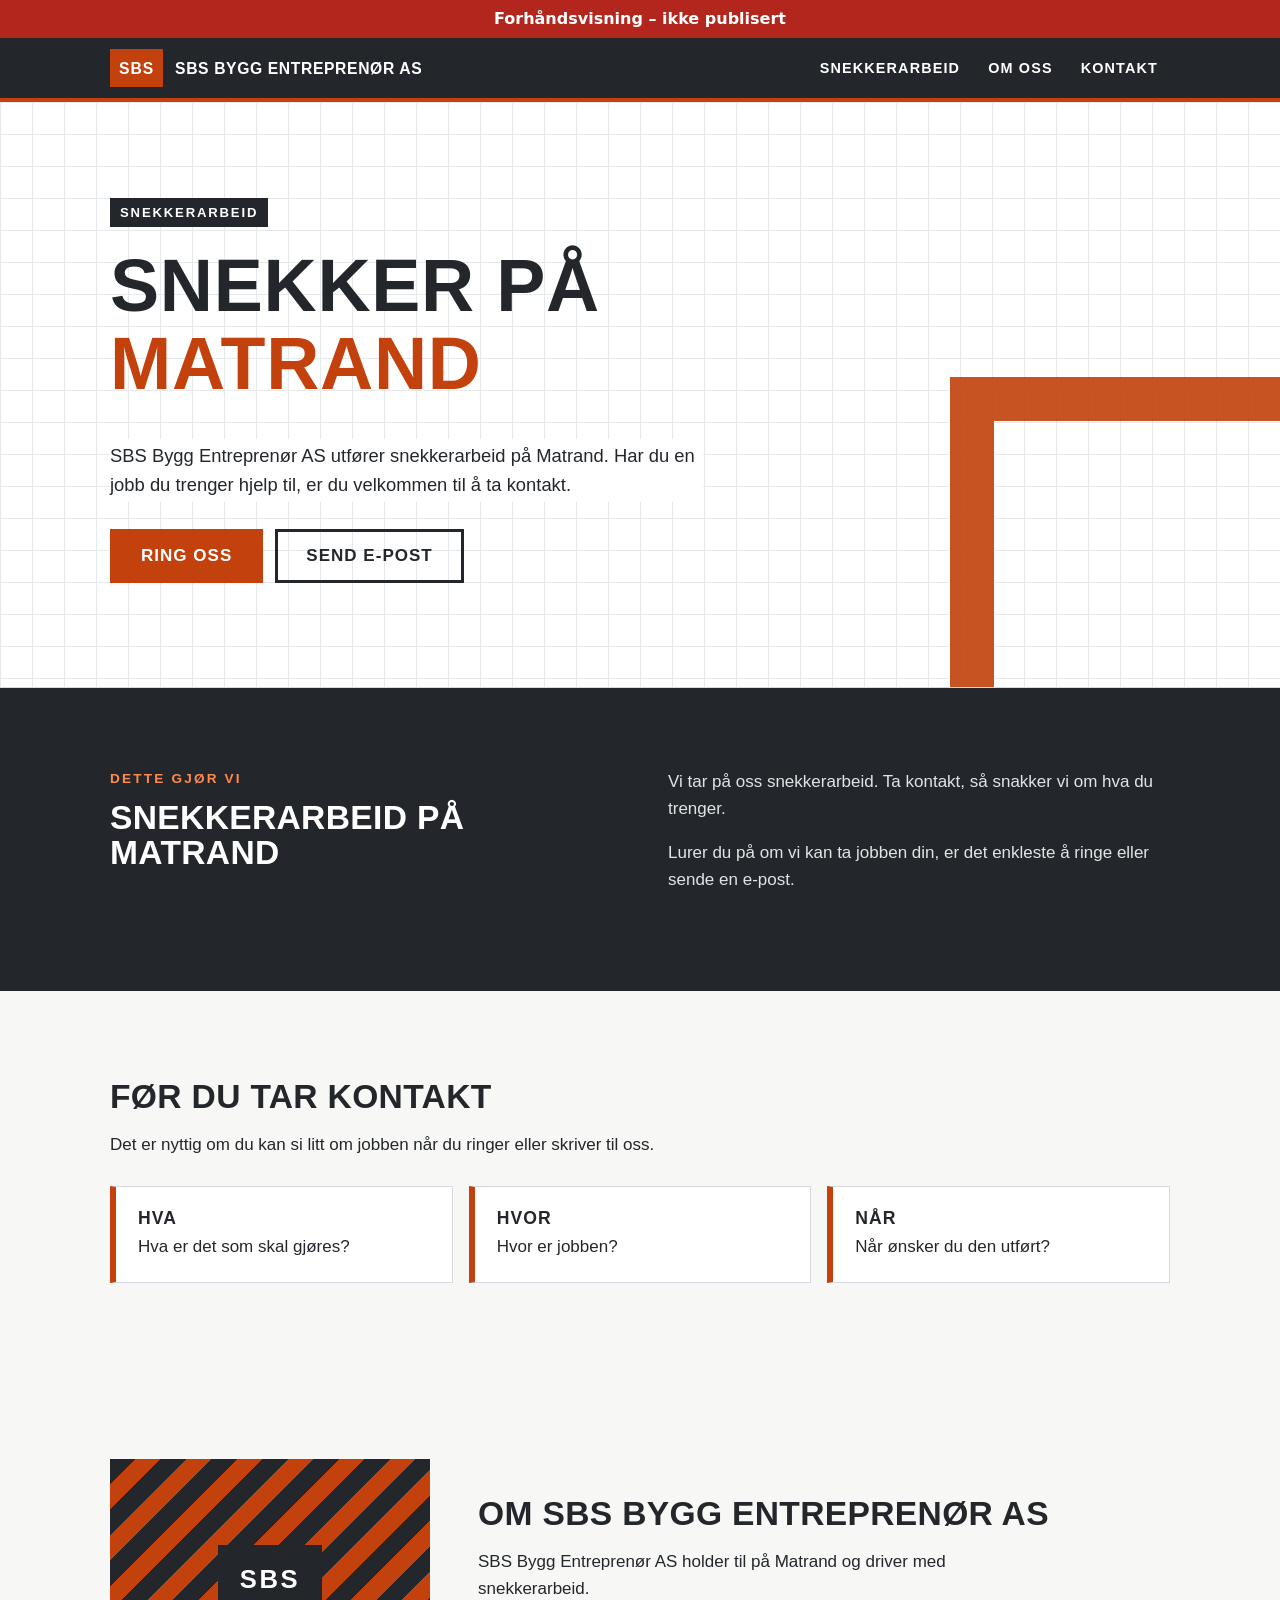
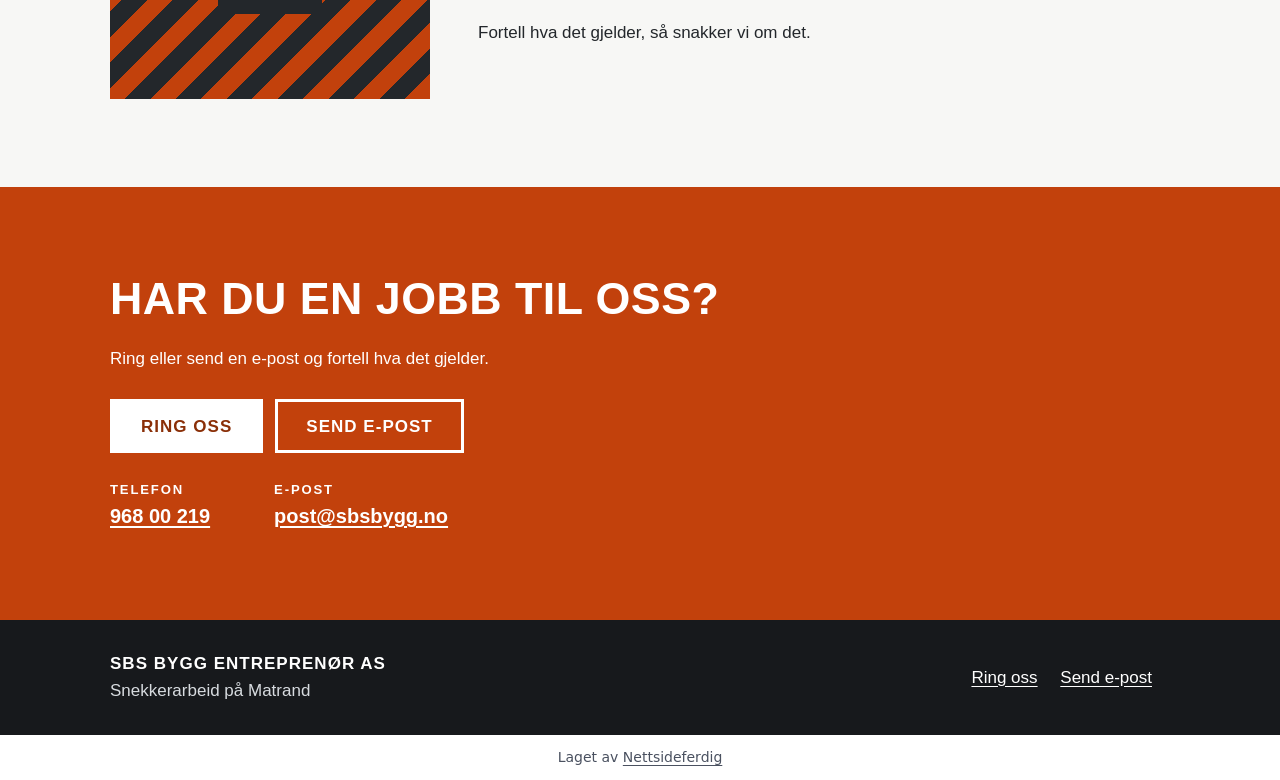
==== index.html @ 2e6063f1 "Forhåndsvisning" ====
<!doctype html>
<html lang="nb">
<head>
<meta charset="utf-8">
<meta name="viewport" content="width=device-width, initial-scale=1">
<title>Snekker Matrand | SBS Bygg Entreprenør AS</title>
<meta name="description" content="SBS Bygg Entreprenør AS utfører snekkerarbeid på Matrand. Ring eller send e-post og fortell hva du trenger hjelp til.">
<link rel="canonical" href="https://andersmathisen7-design.github.io/side-sbs-bygg-entreprenor-as-6b47bd09/">
<meta property="og:type" content="website">
<meta property="og:locale" content="nb_NO">
<meta property="og:site_name" content="SBS Bygg Entreprenør AS">
<meta property="og:title" content="Snekker Matrand | SBS Bygg Entreprenør AS">
<meta property="og:description" content="SBS Bygg Entreprenør AS utfører snekkerarbeid på Matrand. Ring eller send e-post og fortell hva du trenger hjelp til.">
<meta property="og:url" content="https://andersmathisen7-design.github.io/side-sbs-bygg-entreprenor-as-6b47bd09/">
<meta http-equiv="Content-Security-Policy" content="default-src 'none'; style-src 'self'; img-src 'self'; manifest-src 'self'; worker-src 'self'; script-src 'self'">
<link rel="stylesheet" href="./style.css">
<meta name="theme-color" content="#c2410c">
<link rel="manifest" href="./manifest.webmanifest">
<link rel="icon" href="./icon.svg" type="image/svg+xml">
<script src="./pwa.js" defer></script>
<meta name="robots" content="noindex,nofollow">
<script type="application/ld+json">{"@context":"https://schema.org","@type":"GeneralContractor","name":"SBS Bygg Entreprenør AS","description":"SBS Bygg Entreprenør AS utfører snekkerarbeid på Matrand. Ring eller send e-post og fortell hva du trenger hjelp til.","email":"post@sbsbygg.no","areaServed":"Matrand","url":"https://andersmathisen7-design.github.io/side-sbs-bygg-entreprenor-as-6b47bd09","telephone":"968 00 219"}</script>
</head>
<body>
<div class="forhandsstripe">Forhåndsvisning – ikke publisert</div>
<header class="topp"><div class="inn topp-rad"><a class="logo" href="./" aria-label="Til forsiden"><span class="merke" aria-hidden="true">SBS</span> <span>SBS Bygg Entreprenør AS</span></a><nav aria-label="Hovedmeny"><ul class="meny"><li><a href="./#snekkerarbeid">Snekkerarbeid</a></li><li><a href="./#om-oss">Om oss</a></li><li><a href="./#kontakt">Kontakt</a></li></ul></nav></div></header>
<main>
<section class="hero"><div class="vinkel" aria-hidden="true"></div><div class="inn hero-inn"><p class="etikett">Snekkerarbeid</p><h1>Snekker på <span>Matrand</span></h1><p class="ingress">SBS Bygg Entreprenør AS utfører snekkerarbeid på Matrand. Har du en jobb du trenger hjelp til, er du velkommen til å ta kontakt.</p><div class="knapper"><a class="knapp" href="tel:96800219">Ring oss</a> <a class="knapp knapp-ramme" href="mailto:post@sbsbygg.no">Send e-post</a></div></div></section><section class="band" id="snekkerarbeid"><div class="inn band-rute"><div><span class="nummer">Dette gjør vi</span> <h2>Snekkerarbeid på Matrand</h2></div><div><p>Vi tar på oss snekkerarbeid. Ta kontakt, så snakker vi om hva du trenger.</p><p>Lurer du på om vi kan ta jobben din, er det enkleste å ringe eller sende en e-post.</p></div></div></section><section class="del" aria-labelledby="for-tittel"><div class="inn"><h2 id="for-tittel">Før du tar kontakt</h2><p>Det er nyttig om du kan si litt om jobben når du ringer eller skriver til oss.</p><div class="kort-rute"><article class="kort"><h3>Hva</h3><p>Hva er det som skal gjøres?</p></article><article class="kort"><h3>Hvor</h3><p>Hvor er jobben?</p></article><article class="kort"><h3>Når</h3><p>Når ønsker du den utført?</p></article></div></div></section><section class="del" id="om-oss"><div class="inn om-rute"><div class="om-merke" aria-hidden="true"><span>SBS</span></div><div><h2>Om SBS Bygg Entreprenør AS</h2><p>SBS Bygg Entreprenør AS holder til på Matrand og driver med snekkerarbeid.</p><p>Fortell hva det gjelder, så snakker vi om det.</p></div></div></section><section class="kontakt" id="kontakt"><div class="inn"><h2>Har du en jobb til oss?</h2><p>Ring eller send en e-post og fortell hva det gjelder.</p><div class="knapper"><a class="knapp" href="tel:96800219">Ring oss</a> <a class="knapp knapp-ramme" href="mailto:post@sbsbygg.no">Send e-post</a></div><dl class="kontakt-data"><div><dt>Telefon</dt><dd><a href="tel:96800219">968 00 219</a></dd></div><div><dt>E-post</dt><dd><a href="mailto:post@sbsbygg.no">post@sbsbygg.no</a></dd></div></dl></div></section>
</main>
<footer class="bunn"><div class="inn bunn-rad"><div><p class="bunn-navn">SBS Bygg Entreprenør AS</p><p>Snekkerarbeid på Matrand</p></div><p><a href="tel:96800219">Ring oss</a> <a href="mailto:post@sbsbygg.no">Send e-post</a></p></div></footer>
<p class="nf-byra">Laget av <a href="https://nettsideferdig.no/">Nettsideferdig</a></p>
</body>
</html>
---- style.css ----
/* Fast fra Sidefabrikken: bestillingswidgeten. */
:root { --nf-farge: #c2410c; }
#nf-bestill [hidden] { display: none !important; }
#nf-bestill button { font: inherit; padding: 0.5rem 0.9rem; margin: 0.2rem; border: 1px solid var(--nf-farge); border-radius: 6px; background: #fff; color: var(--nf-farge); cursor: pointer; }
#nf-bestill button:disabled { opacity: 0.6; }
#nf-bestill .nf-knapp { background: var(--nf-farge); color: #fff; }
#nf-bestill .nf-tjeneste { display: block; width: 100%; text-align: left; }
#nf-bestill .nf-tjeneste small, #nf-bestill .nf-vare small { display: block; color: #555; }
#nf-bestill .nf-felt { display: block; margin: 0.5rem 0; }
#nf-bestill input, #nf-bestill select, #nf-bestill textarea { font: inherit; padding: 0.4rem; border: 1px solid #c5cad3; border-radius: 4px; display: block; width: 100%; max-width: 24rem; }
#nf-bestill input[type="checkbox"], #nf-bestill input[type="radio"] { display: inline-block; width: auto; margin: 0 0.4rem 0 0; vertical-align: middle; }
#nf-bestill .nf-rad { display: flex; flex-wrap: wrap; gap: 0.5rem; }
#nf-bestill .nf-vare { padding: 0.4rem 0; border-bottom: 1px solid #e3e6eb; }
#nf-bestill .nf-feil, #nf-bestill .nf-utsolgt { color: #b3261e; }
#nf-bestill .nf-test { background: #fff4e5; padding: 0.4rem 0.8rem; border-radius: 6px; }
#nf-bestill .nf-oppsummering { font-weight: 600; }
#nf-bestill .nf-faner { display: flex; flex-wrap: wrap; gap: 0.25rem; margin: 0.5rem 0 1rem; }
#nf-bestill .nf-fane.nf-valgt, #nf-bestill .nf-dag.nf-valgt { background: var(--nf-farge); color: #fff; }
#nf-bestill .nf-adresse { position: relative; max-width: 24rem; }
#nf-bestill .nf-forslag { position: absolute; top: 100%; left: 0; right: 0; z-index: 10; max-height: 15rem; overflow-y: auto; background: #fff; border: 1px solid #c5cad3; border-radius: 4px; box-shadow: 0 4px 12px rgba(0, 0, 0, 0.15); }
#nf-bestill .nf-forslag button { display: block; width: 100%; margin: 0; border: 0; border-radius: 0; padding: 0.5rem 0.75rem; text-align: left; color: inherit; }
#nf-bestill .nf-forslag button:hover, #nf-bestill .nf-forslag button:focus { background: #f4f7fb; }
#nf-bestill .nf-dager { display: flex; flex-wrap: wrap; gap: 0.25rem; margin: 0.5rem 0; }
#nf-bestill .nf-dag.nf-full { text-decoration: line-through; color: #777; border-color: #c5cad3; }
#nf-bestill .nf-tillegg { margin: 0.5rem 0; }
#nf-bestill .nf-sporsmal { margin: 0.8rem 0; }
#nf-bestill .nf-hjelp { display: block; font-size: 0.875rem; color: #666; margin: 0.15rem 0 0.25rem; }
#nf-bestill .nf-sum { font-weight: 700; font-size: 1.15rem; }
#nf-bestill .nf-ja-nei { display: flex; gap: 1.5rem; margin-top: 0.25rem; }
.prisliste table { border-collapse: collapse; width: 100%; max-width: 36rem; }
.prisliste th, .prisliste td { text-align: left; padding: 0.4rem 0.6rem 0.4rem 0; border-bottom: 1px solid #e3e6eb; vertical-align: top; }
.prisliste td:last-child, .prisliste th:last-child { text-align: right; white-space: nowrap; padding-right: 0; }
.prisliste small { color: #555; }
.prisliste .prisinfo { font-size: 0.875rem; color: #555; }

main > section.melding, main > section.bestill { box-sizing: border-box; max-width: 42rem; margin: 0 auto; padding: 2.5rem 1.25rem 3.5rem; }
.nf-skjema .nf-felt { display: block; margin: 0.75rem 0; }
.nf-skjema label, .nf-skjema legend { display: block; font-weight: 600; }
.nf-skjema fieldset { border: 0; padding: 0; margin: 0.75rem 0; min-width: 0; }
.nf-skjema fieldset label { font-weight: 400; }
.nf-skjema input, .nf-skjema textarea { font: inherit; padding: 0.5rem; border: 1px solid #c5cad3; border-radius: 4px; display: block; width: 100%; max-width: 32rem; }
.nf-skjema input[type="radio"] { display: inline-block; width: auto; margin: 0 0.4rem 0 0; vertical-align: middle; }
.nf-skjema input:focus, .nf-skjema textarea:focus { outline: 2px solid var(--nf-farge); outline-offset: 1px; }
.nf-skjema button { font: inherit; font-weight: 600; border: 0; cursor: pointer; padding: 0.85rem 1.5rem; border-radius: 6px; background: var(--nf-farge); color: #fff; min-height: 44px; }
.nf-skjema .nf-info { font-size: 0.875rem; color: #555; }

/* Designet */
*{box-sizing:border-box}body{margin:0;background:#f7f7f5;color:#23272b;font-family:Trebuchet MS,Helvetica,Arial,sans-serif;font-size:17px;line-height:1.6}h1,h2,h3{margin:0 0 .5em;line-height:1.05;font-weight:700;text-transform:uppercase;letter-spacing:.01em;color:#23272b}h1{font-size:2.5rem}h2{font-size:1.7rem}h3{font-size:1.1rem;letter-spacing:.06em}p{margin:0 0 1em;max-width:58ch}a{color:#9a3409;text-underline-offset:3px}a:focus-visible{outline:3px solid #c2410c;outline-offset:3px}.inn{max-width:1100px;margin:0 auto;padding:0 20px}.topp{background:#23272b;border-bottom:4px solid #c2410c}.topp-rad{display:flex;flex-wrap:wrap;align-items:center;justify-content:space-between;gap:4px 20px;padding-top:8px;padding-bottom:8px}.logo{display:inline-flex;align-items:center;gap:12px;min-height:44px;color:#fff;text-decoration:none;font-weight:700;text-transform:uppercase;letter-spacing:.04em;font-size:.98rem}.merke{display:inline-flex;align-items:center;justify-content:center;height:38px;padding:0 9px;background:#c2410c;color:#fff;font-weight:700;letter-spacing:.06em;flex:none}.meny{display:flex;flex-wrap:wrap;gap:2px 4px;list-style:none;margin:0;padding:0}.meny a{display:inline-flex;align-items:center;min-height:44px;padding:0 12px;color:#fff;text-decoration:none;text-transform:uppercase;font-size:.9rem;letter-spacing:.08em;font-weight:700}.meny a:hover{background:#3a4046}.knapp{display:inline-flex;align-items:center;justify-content:center;min-height:54px;padding:0 28px;background:#c2410c;color:#fff;font-weight:700;text-decoration:none;text-transform:uppercase;letter-spacing:.06em;border:3px solid #c2410c}.knapp:hover{background:#9a3409;border-color:#9a3409}.knapp-ramme{background:transparent;color:#23272b;border-color:#23272b}.knapp-ramme:hover{background:#23272b;border-color:#23272b;color:#fff}.knapper{display:flex;flex-wrap:wrap;gap:12px;margin-top:1.6em}.hero{position:relative;padding:56px 0 64px;background-color:#fff;background-image:linear-gradient(#e6e9ec 1px,transparent 1px),linear-gradient(90deg,#e6e9ec 1px,transparent 1px);background-size:32px 32px;border-bottom:1px solid #d5d9dd;overflow:hidden}.hero-inn{position:relative}.hero h1{max-width:12ch}.hero h1 span{color:#c2410c}.etikett{display:inline-block;margin-bottom:20px;padding:4px 10px;background:#23272b;color:#fff;font-size:.82rem;font-weight:700;letter-spacing:.14em;text-transform:uppercase}.ingress{font-size:1.15rem;background:#fff;padding:2px 0}.vinkel{position:absolute;right:-60px;bottom:-60px;width:240px;height:240px;border:26px solid #c2410c;border-right-color:transparent;border-bottom-color:transparent;opacity:.9}.band{background:#23272b;color:#f1f2f3;padding:56px 0}.band h2{color:#fff}.band-rute{display:grid;gap:28px}.band p{color:#e1e4e7}.nummer{display:block;font-size:.85rem;font-weight:700;letter-spacing:.16em;color:#ff8a4c;margin-bottom:10px;text-transform:uppercase}.del{padding:64px 0}.kort-rute{display:grid;gap:16px;margin-top:28px}.kort{background:#fff;border:1px solid #d5d9dd;border-left:6px solid #c2410c;padding:22px}.kort h3{margin-bottom:6px}.kort p{margin:0}.om-rute{display:grid;gap:24px}.om-merke{display:flex;align-items:center;justify-content:center;min-height:150px;background:repeating-linear-gradient(135deg,#23272b 0,#23272b 18px,#c2410c 18px,#c2410c 36px);color:#fff}.om-merke span{background:#23272b;padding:14px 22px;font-weight:700;font-size:1.6rem;letter-spacing:.1em}.kontakt{background:#c2410c;color:#fff;padding:64px 0}.kontakt h2{color:#fff;font-size:2rem}.kontakt p{color:#fff}.kontakt a{color:#fff}.kontakt .knapp{background:#fff;color:#8a2f08;border-color:#fff}.kontakt .knapp:hover{background:#f7f7f5}.kontakt .knapp-ramme{background:transparent;color:#fff;border-color:#fff}.kontakt .knapp-ramme:hover{background:#9a3409;color:#fff}.kontakt-data{margin:26px 0 0;display:grid;gap:14px}.kontakt-data dt{font-size:.82rem;font-weight:700;letter-spacing:.14em;text-transform:uppercase}.kontakt-data dd{margin:0;font-size:1.25rem;font-weight:700}.bunn{background:#17191c;color:#d7dbdf;padding:30px 0}.bunn p{margin:0}.bunn a{color:#fff;display:inline-flex;align-items:center;min-height:44px;margin-right:18px}.bunn-rad{display:flex;flex-wrap:wrap;align-items:center;justify-content:space-between;gap:10px 40px}.bunn-navn{font-weight:700;text-transform:uppercase;letter-spacing:.06em;color:#fff}section.melding{padding:56px 20px;max-width:720px;margin:0 auto}.nf-skjema .nf-felt{margin-bottom:16px}.nf-skjema label{display:block;font-weight:700;margin-bottom:6px;text-transform:uppercase;font-size:.85rem;letter-spacing:.08em}.nf-skjema input,.nf-skjema textarea{width:100%;padding:12px;border:2px solid #23272b;font:inherit;background:#fff}.nf-skjema button.knapp{cursor:pointer;font:inherit;font-weight:700}@media(min-width:780px){h1{font-size:4.6rem}h2{font-size:2.1rem}.hero{padding:96px 0 104px}.vinkel{width:420px;height:420px;border-width:44px;right:-90px;bottom:-110px}.band-rute{grid-template-columns:1fr 1fr;gap:56px}.band{padding:80px 0}.kort-rute{grid-template-columns:repeat(3,1fr)}.om-rute{grid-template-columns:320px 1fr;gap:48px;align-items:center}.om-merke{min-height:240px}.del{padding:88px 0}.kontakt{padding:88px 0}.kontakt h2{font-size:2.8rem}.kontakt-data{grid-template-columns:auto auto;justify-content:start;gap:14px 64px}}

/* Fast fra Sidefabrikken */
.forhandsstripe { display: block !important; position: relative !important; z-index: 2147483647 !important; background: #b3261e !important; color: #fff !important; text-align: center !important; padding: 0.5rem 1rem !important; font: 600 1rem/1.4 system-ui, sans-serif !important; visibility: visible !important; opacity: 1 !important; max-height: none !important; height: auto !important; min-height: 0 !important; overflow: visible !important; margin: 0 !important; top: auto !important; left: auto !important; right: auto !important; bottom: auto !important; width: auto !important; transform: none !important; clip-path: none !important; filter: none !important; text-indent: 0 !important; font-size: 1rem !important; }
.nf-byra { display: block !important; position: static !important; inset: auto !important; z-index: auto !important; background: #fff !important; color: #4a5160 !important; text-align: center !important; padding: 0.75rem 1rem !important; margin: 0 !important; width: auto !important; max-width: none !important; height: auto !important; min-height: 0 !important; max-height: none !important; overflow: visible !important; visibility: visible !important; opacity: 1 !important; transform: none !important; clip-path: none !important; filter: none !important; font: 400 0.875rem/1.5 system-ui, sans-serif !important; letter-spacing: normal !important; text-indent: 0 !important; text-transform: none !important; }
.nf-byra a { display: inline !important; position: static !important; color: inherit !important; text-decoration: underline !important; font: inherit !important; visibility: visible !important; opacity: 1 !important; pointer-events: auto !important; }
.nf-felle { display: none !important; position: absolute !important; left: -10000px !important; width: 1px !important; height: 1px !important; overflow: hidden !important; }
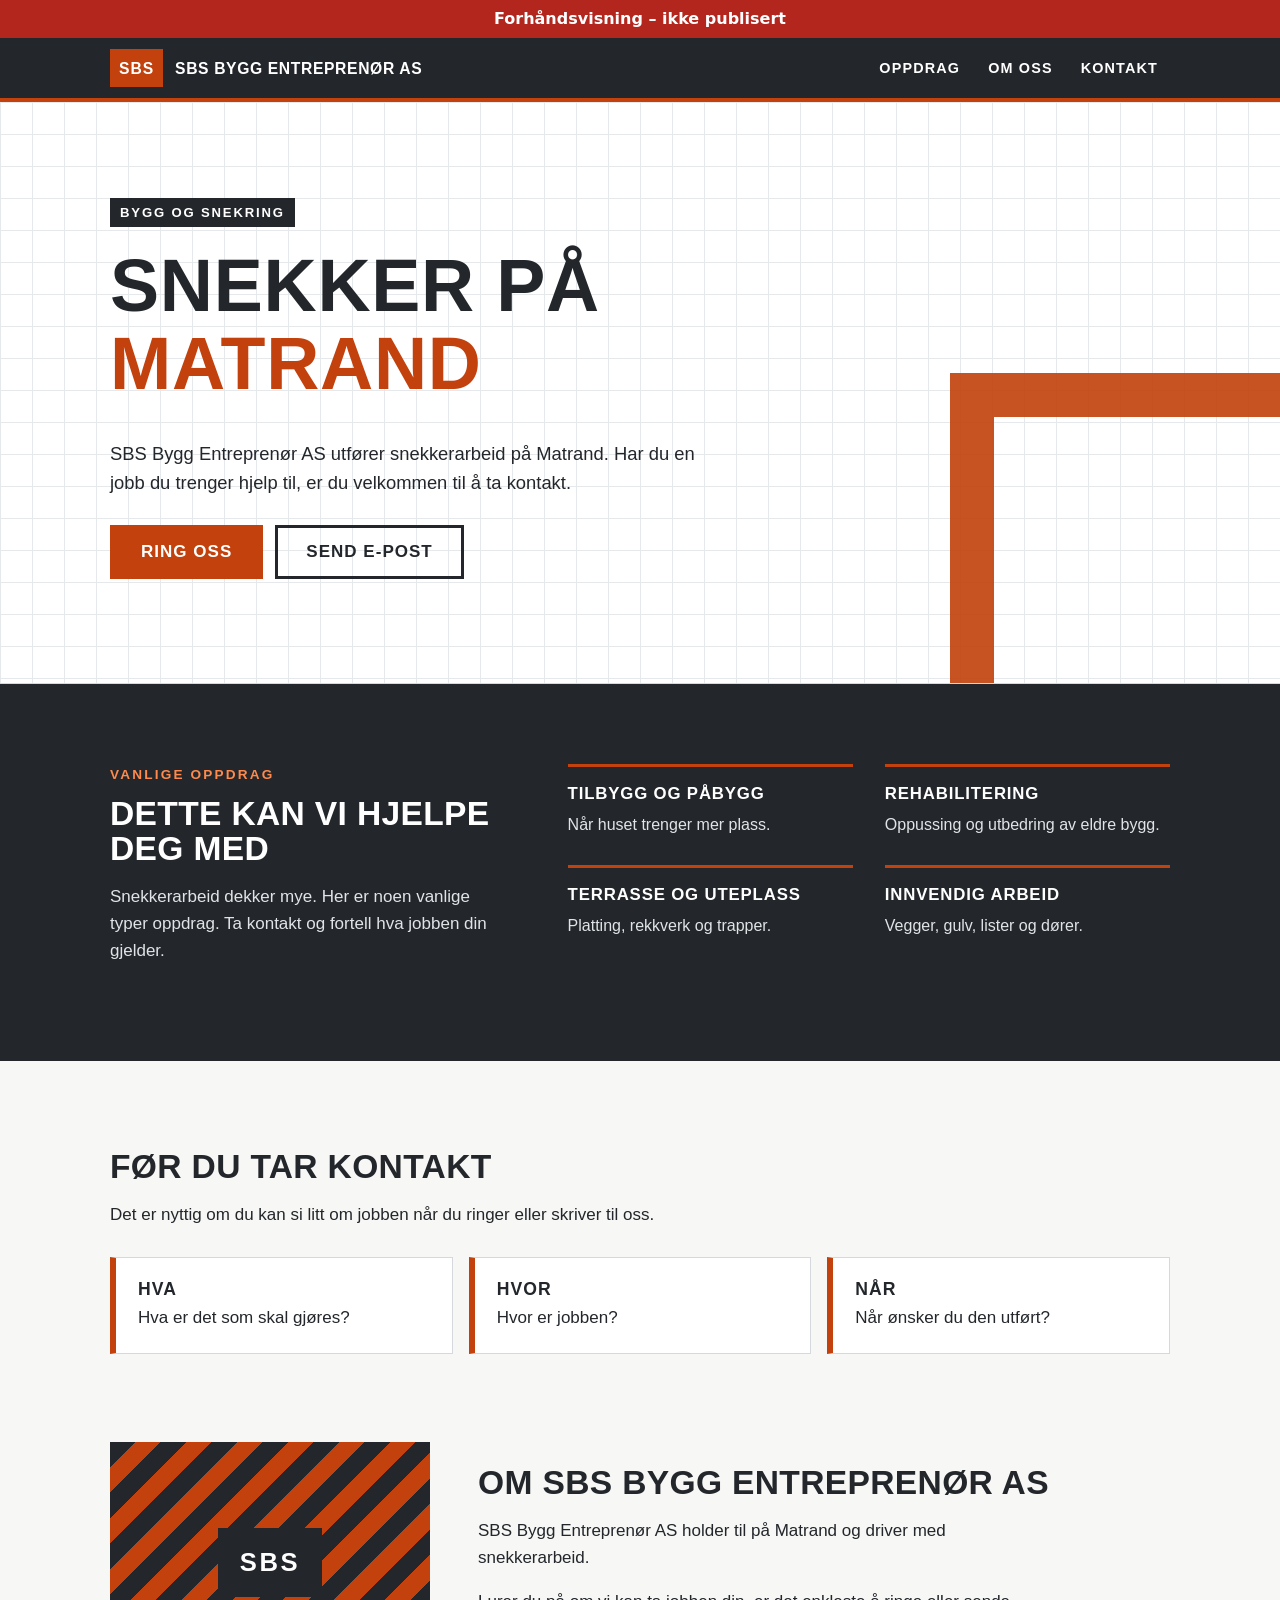
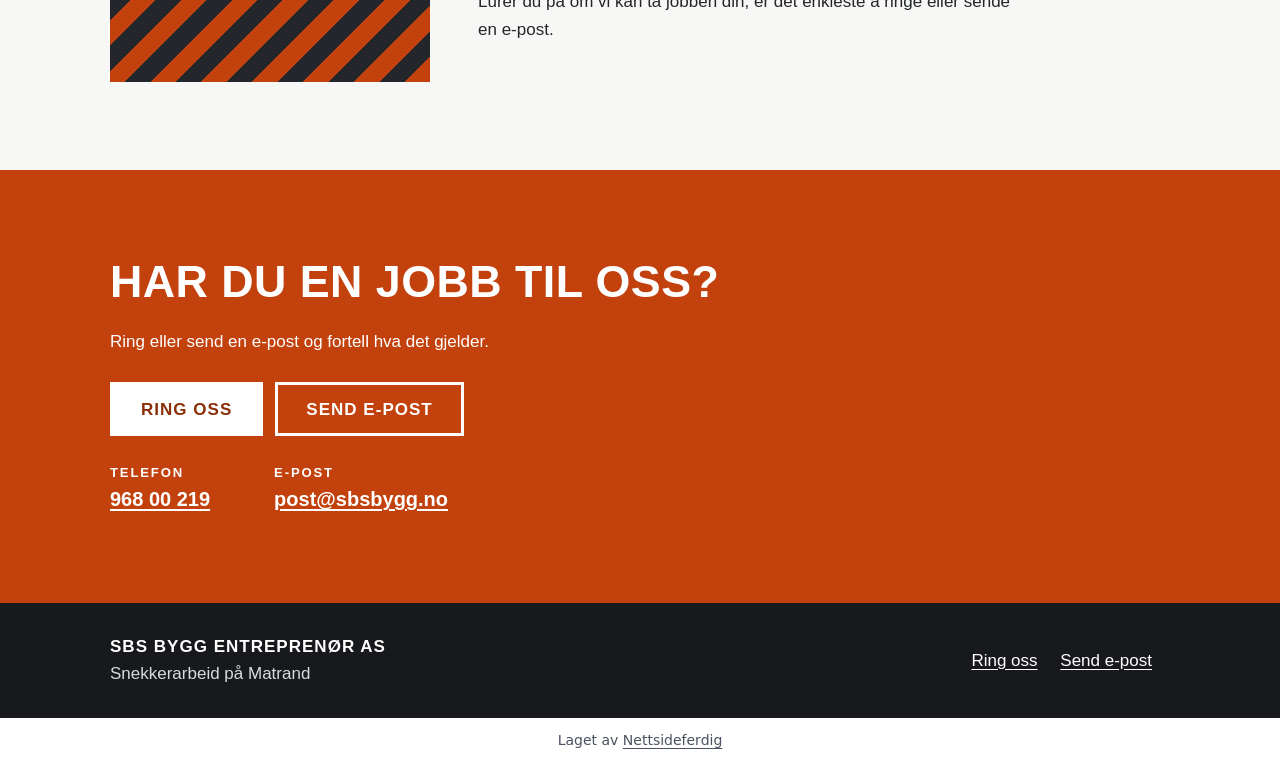
==== commit 7c5935f2: "Forhåndsvisning" ====
--- a/index.html
+++ b/index.html
@@ -23,9 +23,9 @@
 </head>
 <body>
 <div class="forhandsstripe">Forhåndsvisning – ikke publisert</div>
-<header class="topp"><div class="inn topp-rad"><a class="logo" href="./" aria-label="Til forsiden"><span class="merke" aria-hidden="true">SBS</span> <span>SBS Bygg Entreprenør AS</span></a><nav aria-label="Hovedmeny"><ul class="meny"><li><a href="./#snekkerarbeid">Snekkerarbeid</a></li><li><a href="./#om-oss">Om oss</a></li><li><a href="./#kontakt">Kontakt</a></li></ul></nav></div></header>
+<header class="topp"><div class="inn topp-rad"><a class="logo" href="./" aria-label="Til forsiden"><span class="merke" aria-hidden="true">SBS</span> <span>SBS Bygg Entreprenør AS</span></a><nav aria-label="Hovedmeny"><ul class="meny"><li><a href="./#oppdrag">Oppdrag</a></li><li><a href="./#om-oss">Om oss</a></li><li><a href="./#kontakt">Kontakt</a></li></ul></nav></div></header>
 <main>
-<section class="hero"><div class="vinkel" aria-hidden="true"></div><div class="inn hero-inn"><p class="etikett">Snekkerarbeid</p><h1>Snekker på <span>Matrand</span></h1><p class="ingress">SBS Bygg Entreprenør AS utfører snekkerarbeid på Matrand. Har du en jobb du trenger hjelp til, er du velkommen til å ta kontakt.</p><div class="knapper"><a class="knapp" href="tel:96800219">Ring oss</a> <a class="knapp knapp-ramme" href="mailto:post@sbsbygg.no">Send e-post</a></div></div></section><section class="band" id="snekkerarbeid"><div class="inn band-rute"><div><span class="nummer">Dette gjør vi</span> <h2>Snekkerarbeid på Matrand</h2></div><div><p>Vi tar på oss snekkerarbeid. Ta kontakt, så snakker vi om hva du trenger.</p><p>Lurer du på om vi kan ta jobben din, er det enkleste å ringe eller sende en e-post.</p></div></div></section><section class="del" aria-labelledby="for-tittel"><div class="inn"><h2 id="for-tittel">Før du tar kontakt</h2><p>Det er nyttig om du kan si litt om jobben når du ringer eller skriver til oss.</p><div class="kort-rute"><article class="kort"><h3>Hva</h3><p>Hva er det som skal gjøres?</p></article><article class="kort"><h3>Hvor</h3><p>Hvor er jobben?</p></article><article class="kort"><h3>Når</h3><p>Når ønsker du den utført?</p></article></div></div></section><section class="del" id="om-oss"><div class="inn om-rute"><div class="om-merke" aria-hidden="true"><span>SBS</span></div><div><h2>Om SBS Bygg Entreprenør AS</h2><p>SBS Bygg Entreprenør AS holder til på Matrand og driver med snekkerarbeid.</p><p>Fortell hva det gjelder, så snakker vi om det.</p></div></div></section><section class="kontakt" id="kontakt"><div class="inn"><h2>Har du en jobb til oss?</h2><p>Ring eller send en e-post og fortell hva det gjelder.</p><div class="knapper"><a class="knapp" href="tel:96800219">Ring oss</a> <a class="knapp knapp-ramme" href="mailto:post@sbsbygg.no">Send e-post</a></div><dl class="kontakt-data"><div><dt>Telefon</dt><dd><a href="tel:96800219">968 00 219</a></dd></div><div><dt>E-post</dt><dd><a href="mailto:post@sbsbygg.no">post@sbsbygg.no</a></dd></div></dl></div></section>
+<section class="hero"><div class="vinkel" aria-hidden="true"></div><div class="inn hero-inn"><p class="etikett">Bygg og snekring</p><h1>Snekker på <span>Matrand</span></h1><p class="ingress">SBS Bygg Entreprenør AS utfører snekkerarbeid på Matrand. Har du en jobb du trenger hjelp til, er du velkommen til å ta kontakt.</p><div class="knapper"><a class="knapp" href="tel:96800219">Ring oss</a> <a class="knapp knapp-ramme" href="mailto:post@sbsbygg.no">Send e-post</a></div></div></section><section class="band" id="oppdrag"><div class="inn band-rute"><div><span class="nummer">Vanlige oppdrag</span> <h2>Dette kan vi hjelpe deg med</h2><p>Snekkerarbeid dekker mye. Her er noen vanlige typer oppdrag. Ta kontakt og fortell hva jobben din gjelder.</p></div><ul class="oppdrag"><li>Tilbygg og påbygg <small>Når huset trenger mer plass.</small></li><li>Rehabilitering <small>Oppussing og utbedring av eldre bygg.</small></li><li>Terrasse og uteplass <small>Platting, rekkverk og trapper.</small></li><li>Innvendig arbeid <small>Vegger, gulv, lister og dører.</small></li></ul></div></section><section class="del" aria-labelledby="for-tittel"><div class="inn"><h2 id="for-tittel">Før du tar kontakt</h2><p>Det er nyttig om du kan si litt om jobben når du ringer eller skriver til oss.</p><div class="kort-rute"><article class="kort"><h3>Hva</h3><p>Hva er det som skal gjøres?</p></article><article class="kort"><h3>Hvor</h3><p>Hvor er jobben?</p></article><article class="kort"><h3>Når</h3><p>Når ønsker du den utført?</p></article></div></div></section><section class="del del-tett" id="om-oss"><div class="inn om-rute"><div class="om-merke" aria-hidden="true"><span>SBS</span></div><div><h2>Om SBS Bygg Entreprenør AS</h2><p>SBS Bygg Entreprenør AS holder til på Matrand og driver med snekkerarbeid.</p><p>Lurer du på om vi kan ta jobben din, er det enkleste å ringe eller sende en e-post.</p></div></div></section><section class="kontakt" id="kontakt"><div class="inn"><h2>Har du en jobb til oss?</h2><p>Ring eller send en e-post og fortell hva det gjelder.</p><div class="knapper"><a class="knapp" href="tel:96800219">Ring oss</a> <a class="knapp knapp-ramme" href="mailto:post@sbsbygg.no">Send e-post</a></div><dl class="kontakt-data"><div><dt>Telefon</dt><dd><a href="tel:96800219">968 00 219</a></dd></div><div><dt>E-post</dt><dd><a href="mailto:post@sbsbygg.no">post@sbsbygg.no</a></dd></div></dl></div></section>
 </main>
 <footer class="bunn"><div class="inn bunn-rad"><div><p class="bunn-navn">SBS Bygg Entreprenør AS</p><p>Snekkerarbeid på Matrand</p></div><p><a href="tel:96800219">Ring oss</a> <a href="mailto:post@sbsbygg.no">Send e-post</a></p></div></footer>
 <p class="nf-byra">Laget av <a href="https://nettsideferdig.no/">Nettsideferdig</a></p>
--- a/style.css
+++ b/style.css
@@ -45,7 +45,7 @@
 .nf-skjema .nf-info { font-size: 0.875rem; color: #555; }
 
 /* Designet */
-*{box-sizing:border-box}body{margin:0;background:#f7f7f5;color:#23272b;font-family:Trebuchet MS,Helvetica,Arial,sans-serif;font-size:17px;line-height:1.6}h1,h2,h3{margin:0 0 .5em;line-height:1.05;font-weight:700;text-transform:uppercase;letter-spacing:.01em;color:#23272b}h1{font-size:2.5rem}h2{font-size:1.7rem}h3{font-size:1.1rem;letter-spacing:.06em}p{margin:0 0 1em;max-width:58ch}a{color:#9a3409;text-underline-offset:3px}a:focus-visible{outline:3px solid #c2410c;outline-offset:3px}.inn{max-width:1100px;margin:0 auto;padding:0 20px}.topp{background:#23272b;border-bottom:4px solid #c2410c}.topp-rad{display:flex;flex-wrap:wrap;align-items:center;justify-content:space-between;gap:4px 20px;padding-top:8px;padding-bottom:8px}.logo{display:inline-flex;align-items:center;gap:12px;min-height:44px;color:#fff;text-decoration:none;font-weight:700;text-transform:uppercase;letter-spacing:.04em;font-size:.98rem}.merke{display:inline-flex;align-items:center;justify-content:center;height:38px;padding:0 9px;background:#c2410c;color:#fff;font-weight:700;letter-spacing:.06em;flex:none}.meny{display:flex;flex-wrap:wrap;gap:2px 4px;list-style:none;margin:0;padding:0}.meny a{display:inline-flex;align-items:center;min-height:44px;padding:0 12px;color:#fff;text-decoration:none;text-transform:uppercase;font-size:.9rem;letter-spacing:.08em;font-weight:700}.meny a:hover{background:#3a4046}.knapp{display:inline-flex;align-items:center;justify-content:center;min-height:54px;padding:0 28px;background:#c2410c;color:#fff;font-weight:700;text-decoration:none;text-transform:uppercase;letter-spacing:.06em;border:3px solid #c2410c}.knapp:hover{background:#9a3409;border-color:#9a3409}.knapp-ramme{background:transparent;color:#23272b;border-color:#23272b}.knapp-ramme:hover{background:#23272b;border-color:#23272b;color:#fff}.knapper{display:flex;flex-wrap:wrap;gap:12px;margin-top:1.6em}.hero{position:relative;padding:56px 0 64px;background-color:#fff;background-image:linear-gradient(#e6e9ec 1px,transparent 1px),linear-gradient(90deg,#e6e9ec 1px,transparent 1px);background-size:32px 32px;border-bottom:1px solid #d5d9dd;overflow:hidden}.hero-inn{position:relative}.hero h1{max-width:12ch}.hero h1 span{color:#c2410c}.etikett{display:inline-block;margin-bottom:20px;padding:4px 10px;background:#23272b;color:#fff;font-size:.82rem;font-weight:700;letter-spacing:.14em;text-transform:uppercase}.ingress{font-size:1.15rem;background:#fff;padding:2px 0}.vinkel{position:absolute;right:-60px;bottom:-60px;width:240px;height:240px;border:26px solid #c2410c;border-right-color:transparent;border-bottom-color:transparent;opacity:.9}.band{background:#23272b;color:#f1f2f3;padding:56px 0}.band h2{color:#fff}.band-rute{display:grid;gap:28px}.band p{color:#e1e4e7}.nummer{display:block;font-size:.85rem;font-weight:700;letter-spacing:.16em;color:#ff8a4c;margin-bottom:10px;text-transform:uppercase}.del{padding:64px 0}.kort-rute{display:grid;gap:16px;margin-top:28px}.kort{background:#fff;border:1px solid #d5d9dd;border-left:6px solid #c2410c;padding:22px}.kort h3{margin-bottom:6px}.kort p{margin:0}.om-rute{display:grid;gap:24px}.om-merke{display:flex;align-items:center;justify-content:center;min-height:150px;background:repeating-linear-gradient(135deg,#23272b 0,#23272b 18px,#c2410c 18px,#c2410c 36px);color:#fff}.om-merke span{background:#23272b;padding:14px 22px;font-weight:700;font-size:1.6rem;letter-spacing:.1em}.kontakt{background:#c2410c;color:#fff;padding:64px 0}.kontakt h2{color:#fff;font-size:2rem}.kontakt p{color:#fff}.kontakt a{color:#fff}.kontakt .knapp{background:#fff;color:#8a2f08;border-color:#fff}.kontakt .knapp:hover{background:#f7f7f5}.kontakt .knapp-ramme{background:transparent;color:#fff;border-color:#fff}.kontakt .knapp-ramme:hover{background:#9a3409;color:#fff}.kontakt-data{margin:26px 0 0;display:grid;gap:14px}.kontakt-data dt{font-size:.82rem;font-weight:700;letter-spacing:.14em;text-transform:uppercase}.kontakt-data dd{margin:0;font-size:1.25rem;font-weight:700}.bunn{background:#17191c;color:#d7dbdf;padding:30px 0}.bunn p{margin:0}.bunn a{color:#fff;display:inline-flex;align-items:center;min-height:44px;margin-right:18px}.bunn-rad{display:flex;flex-wrap:wrap;align-items:center;justify-content:space-between;gap:10px 40px}.bunn-navn{font-weight:700;text-transform:uppercase;letter-spacing:.06em;color:#fff}section.melding{padding:56px 20px;max-width:720px;margin:0 auto}.nf-skjema .nf-felt{margin-bottom:16px}.nf-skjema label{display:block;font-weight:700;margin-bottom:6px;text-transform:uppercase;font-size:.85rem;letter-spacing:.08em}.nf-skjema input,.nf-skjema textarea{width:100%;padding:12px;border:2px solid #23272b;font:inherit;background:#fff}.nf-skjema button.knapp{cursor:pointer;font:inherit;font-weight:700}@media(min-width:780px){h1{font-size:4.6rem}h2{font-size:2.1rem}.hero{padding:96px 0 104px}.vinkel{width:420px;height:420px;border-width:44px;right:-90px;bottom:-110px}.band-rute{grid-template-columns:1fr 1fr;gap:56px}.band{padding:80px 0}.kort-rute{grid-template-columns:repeat(3,1fr)}.om-rute{grid-template-columns:320px 1fr;gap:48px;align-items:center}.om-merke{min-height:240px}.del{padding:88px 0}.kontakt{padding:88px 0}.kontakt h2{font-size:2.8rem}.kontakt-data{grid-template-columns:auto auto;justify-content:start;gap:14px 64px}}
+*{box-sizing:border-box}body{margin:0;background:#f7f7f5;color:#23272b;font-family:Trebuchet MS,Helvetica,Arial,sans-serif;font-size:17px;line-height:1.6}h1,h2,h3{margin:0 0 .5em;line-height:1.05;font-weight:700;text-transform:uppercase;letter-spacing:.01em;color:#23272b}h1{font-size:2.5rem}h2{font-size:1.7rem}h3{font-size:1.1rem;letter-spacing:.06em}p{margin:0 0 1em;max-width:58ch}a{color:#9a3409;text-underline-offset:3px}a:focus-visible{outline:3px solid #c2410c;outline-offset:3px}.inn{max-width:1100px;margin:0 auto;padding:0 20px}.topp{background:#23272b;border-bottom:4px solid #c2410c}.topp-rad{display:flex;flex-wrap:wrap;align-items:center;justify-content:space-between;gap:4px 20px;padding-top:8px;padding-bottom:8px}.logo{display:inline-flex;align-items:center;gap:12px;min-height:44px;color:#fff;text-decoration:none;font-weight:700;text-transform:uppercase;letter-spacing:.04em;font-size:.98rem}.merke{display:inline-flex;align-items:center;justify-content:center;height:38px;padding:0 9px;background:#c2410c;color:#fff;font-weight:700;letter-spacing:.06em;flex:none}.meny{display:flex;flex-wrap:nowrap;gap:0;list-style:none;margin:0;padding:0}.meny a{display:inline-flex;align-items:center;min-height:44px;padding:0 9px;color:#fff;text-decoration:none;text-transform:uppercase;font-size:.8rem;letter-spacing:.02em;font-weight:700;white-space:nowrap}.meny li:first-child a{padding-left:0}.meny a:hover{background:#3a4046}.knapp{display:inline-flex;align-items:center;justify-content:center;min-height:54px;padding:0 28px;background:#c2410c;color:#fff;font-weight:700;text-decoration:none;text-transform:uppercase;letter-spacing:.06em;border:3px solid #c2410c}.knapp:hover{background:#9a3409;border-color:#9a3409}.knapp-ramme{background:transparent;color:#23272b;border-color:#23272b}.knapp-ramme:hover{background:#23272b;border-color:#23272b;color:#fff}.knapper{display:flex;flex-wrap:wrap;gap:12px;margin-top:1.6em}.hero{position:relative;padding:56px 0 128px;background-color:#fff;background-image:linear-gradient(#e6e9ec 1px,transparent 1px),linear-gradient(90deg,#e6e9ec 1px,transparent 1px);background-size:32px 32px;border-bottom:1px solid #d5d9dd;overflow:hidden}.hero-inn{position:relative}.hero h1{max-width:12ch}.hero h1 span{color:#c2410c}.etikett{display:inline-block;margin-bottom:20px;padding:4px 10px;background:#23272b;color:#fff;font-size:.82rem;font-weight:700;letter-spacing:.14em;text-transform:uppercase}.ingress{font-size:1.15rem}.vinkel{position:absolute;right:-28px;bottom:-28px;width:112px;height:112px;border:14px solid #c2410c;border-right-color:transparent;border-bottom-color:transparent;opacity:.9}.band{background:#23272b;color:#f1f2f3;padding:56px 0}.band h2{color:#fff}.band-rute{display:grid;gap:28px}.band p{color:#e1e4e7}.nummer{display:block;font-size:.85rem;font-weight:700;letter-spacing:.16em;color:#ff8a4c;margin-bottom:10px;text-transform:uppercase}.oppdrag{list-style:none;margin:0;padding:0;display:grid;gap:18px}.oppdrag li{border-top:3px solid #c2410c;padding:14px 0 0;font-weight:700;font-size:1.05rem;color:#fff;text-transform:uppercase;letter-spacing:.05em}.oppdrag small{display:block;margin-top:4px;font-weight:400;font-size:1rem;text-transform:none;letter-spacing:0;color:#e1e4e7}.del{padding:64px 0}.del-tett{padding-top:0}.kort-rute{display:grid;gap:16px;margin-top:28px}.kort{background:#fff;border:1px solid #d5d9dd;border-left:6px solid #c2410c;padding:22px}.kort h3{margin-bottom:6px}.kort p{margin:0}.om-rute{display:grid;gap:24px}.om-merke{display:flex;align-items:center;justify-content:center;min-height:150px;background:repeating-linear-gradient(135deg,#23272b 0,#23272b 18px,#c2410c 18px,#c2410c 36px);color:#fff}.om-merke span{background:#23272b;padding:14px 22px;font-weight:700;font-size:1.6rem;letter-spacing:.1em}.kontakt{background:#c2410c;color:#fff;padding:64px 0}.kontakt h2{color:#fff;font-size:2rem}.kontakt p{color:#fff}.kontakt a{color:#fff}.kontakt .knapp{background:#fff;color:#8a2f08;border-color:#fff}.kontakt .knapp:hover{background:#f7f7f5}.kontakt .knapp-ramme{background:transparent;color:#fff;border-color:#fff}.kontakt .knapp-ramme:hover{background:#9a3409;color:#fff}.kontakt-data{margin:26px 0 0;display:grid;gap:14px}.kontakt-data dt{font-size:.82rem;font-weight:700;letter-spacing:.14em;text-transform:uppercase}.kontakt-data dd{margin:0;font-size:1.25rem;font-weight:700}.bunn{background:#17191c;color:#d7dbdf;padding:30px 0}.bunn p{margin:0}.bunn a{color:#fff;display:inline-flex;align-items:center;min-height:44px;margin-right:18px}.bunn-rad{display:flex;flex-wrap:wrap;align-items:center;justify-content:space-between;gap:10px 40px}.bunn-navn{font-weight:700;text-transform:uppercase;letter-spacing:.06em;color:#fff}section.melding{padding:56px 20px;max-width:720px;margin:0 auto}.nf-skjema .nf-felt{margin-bottom:16px}.nf-skjema label{display:block;font-weight:700;margin-bottom:6px;text-transform:uppercase;font-size:.85rem;letter-spacing:.08em}.nf-skjema input,.nf-skjema textarea{width:100%;padding:12px;border:2px solid #23272b;font:inherit;background:#fff}.nf-skjema button.knapp{cursor:pointer;font:inherit;font-weight:700}@media(min-width:480px){.meny{gap:2px 4px}.meny a{padding:0 12px;font-size:.9rem;letter-spacing:.08em}.meny li:first-child a{padding-left:12px}}@media(min-width:780px){h1{font-size:4.6rem}h2{font-size:2.1rem}.hero{padding:96px 0 104px}.vinkel{width:420px;height:420px;border-width:44px;right:-90px;bottom:-110px}.band-rute{grid-template-columns:.8fr 1.2fr;gap:56px;align-items:start}.band{padding:80px 0}.oppdrag{grid-template-columns:1fr 1fr;gap:28px 32px}.kort-rute{grid-template-columns:repeat(3,1fr)}.om-rute{grid-template-columns:320px 1fr;gap:48px;align-items:center}.om-merke{min-height:240px}.del{padding:88px 0}.del-tett{padding-top:0}.kontakt{padding:88px 0}.kontakt h2{font-size:2.8rem}.kontakt-data{grid-template-columns:auto auto;justify-content:start;gap:14px 64px}}
 
 /* Fast fra Sidefabrikken */
 .forhandsstripe { display: block !important; position: relative !important; z-index: 2147483647 !important; background: #b3261e !important; color: #fff !important; text-align: center !important; padding: 0.5rem 1rem !important; font: 600 1rem/1.4 system-ui, sans-serif !important; visibility: visible !important; opacity: 1 !important; max-height: none !important; height: auto !important; min-height: 0 !important; overflow: visible !important; margin: 0 !important; top: auto !important; left: auto !important; right: auto !important; bottom: auto !important; width: auto !important; transform: none !important; clip-path: none !important; filter: none !important; text-indent: 0 !important; font-size: 1rem !important; }
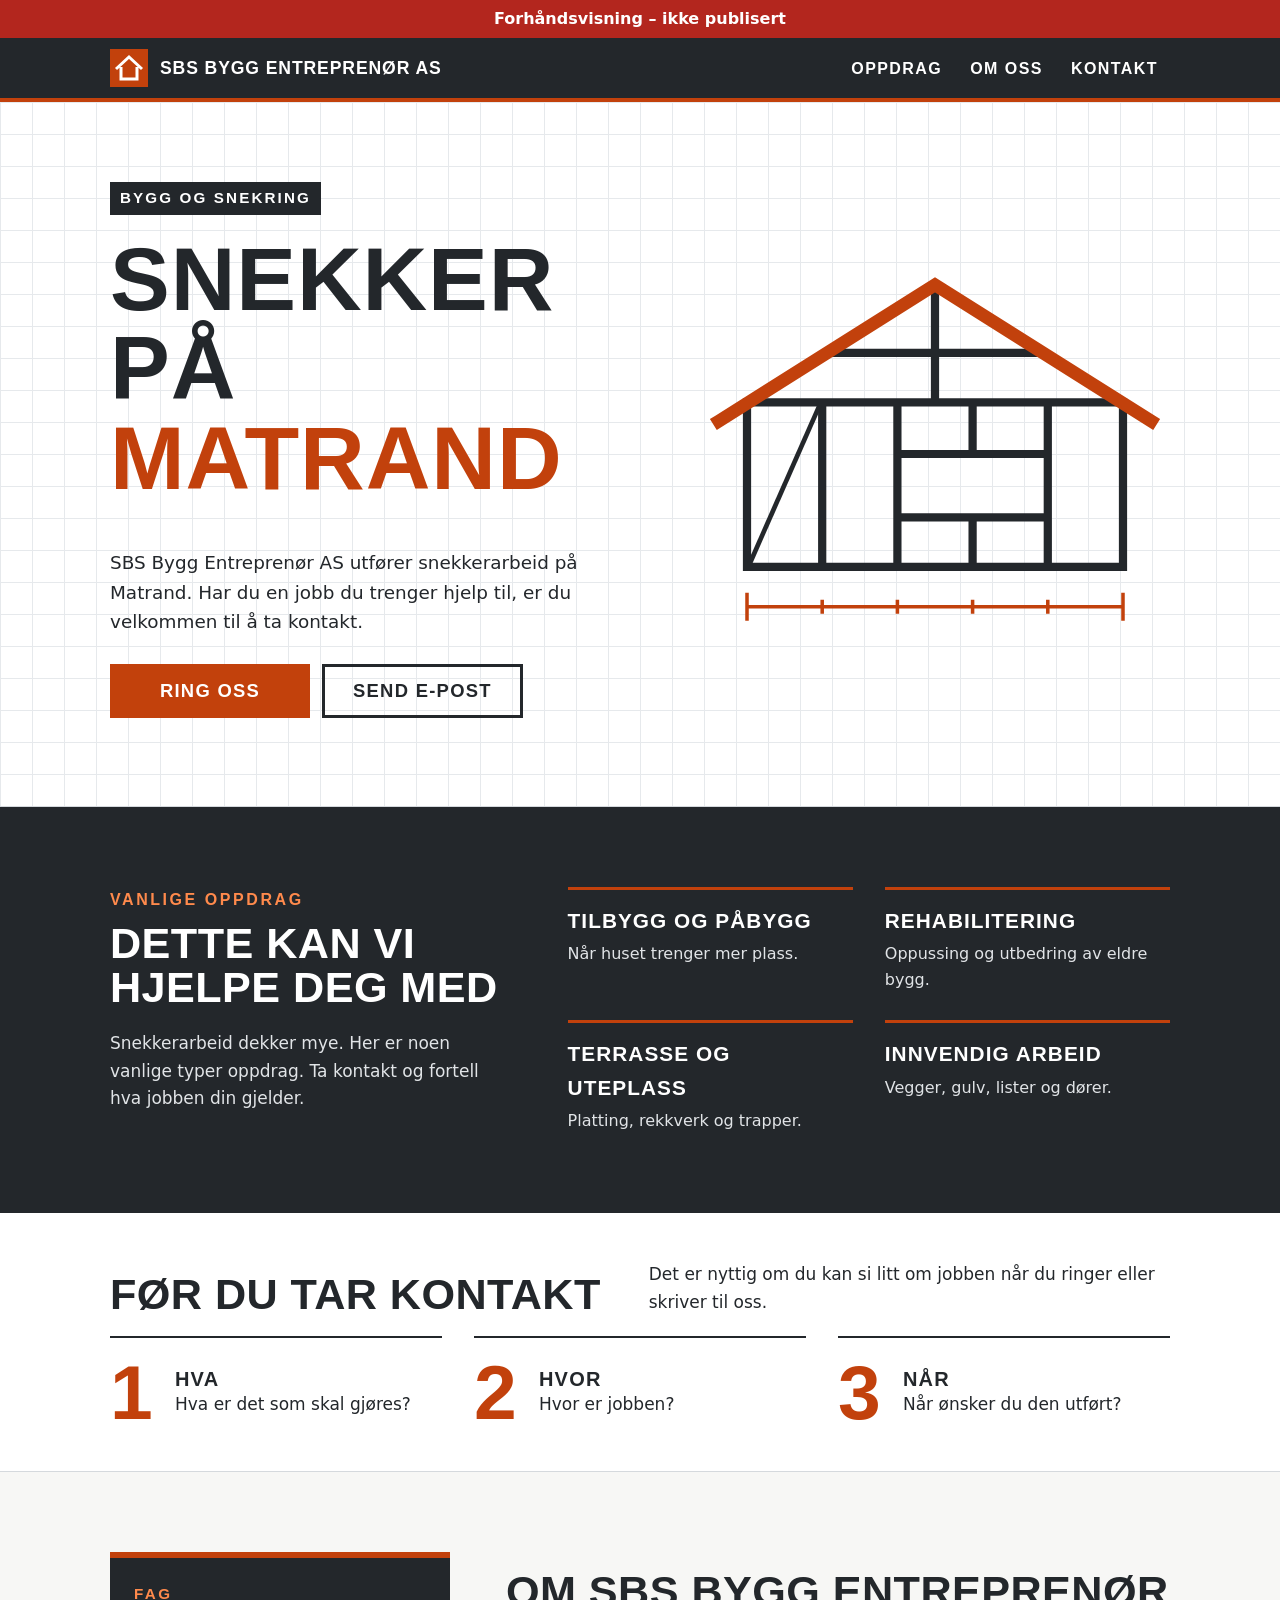
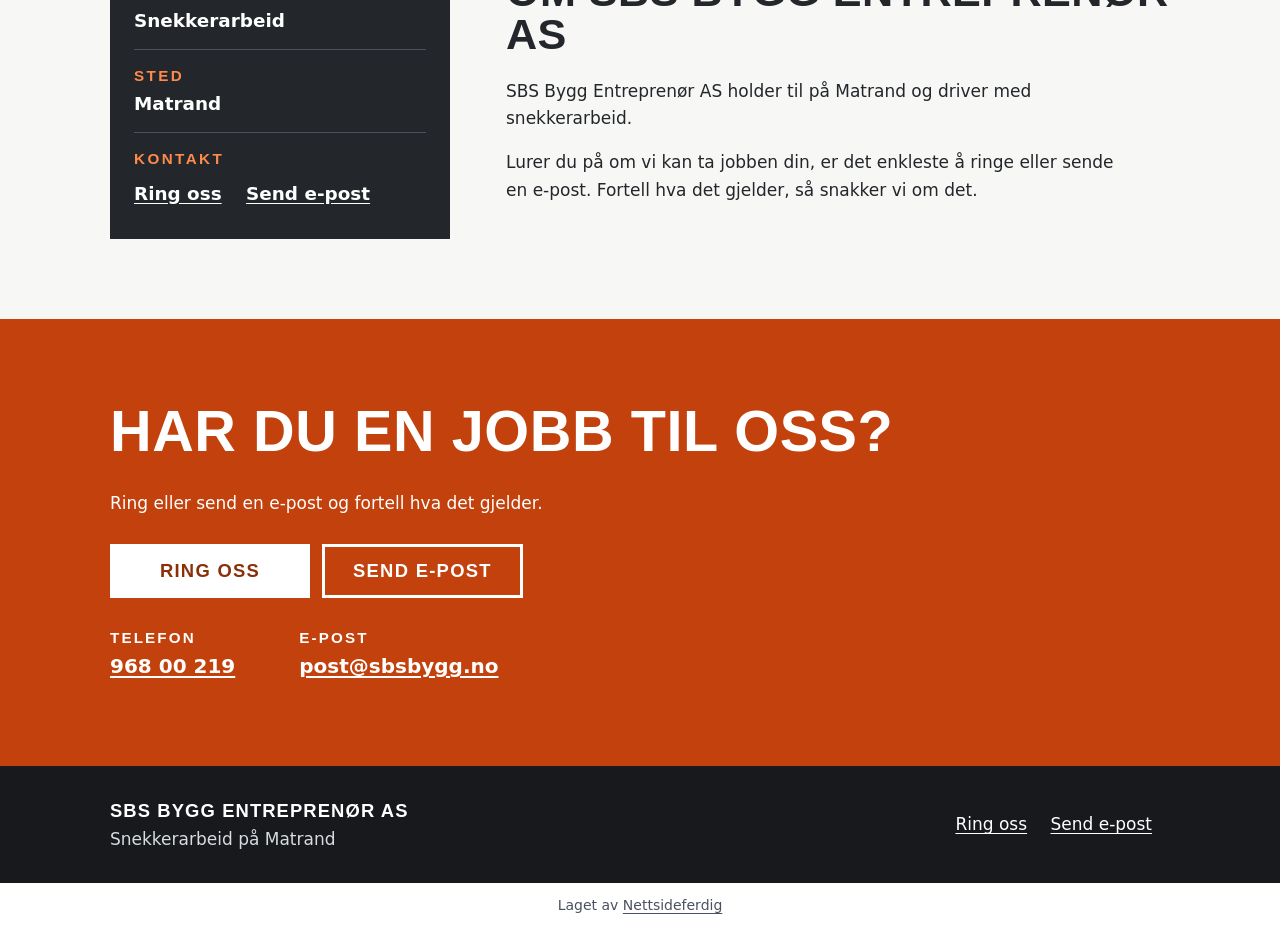
==== commit adf84ac8: "Forhåndsvisning" ====
--- a/index.html
+++ b/index.html
@@ -23,9 +23,9 @@
 </head>
 <body>
 <div class="forhandsstripe">Forhåndsvisning – ikke publisert</div>
-<header class="topp"><div class="inn topp-rad"><a class="logo" href="./" aria-label="Til forsiden"><span class="merke" aria-hidden="true">SBS</span> <span>SBS Bygg Entreprenør AS</span></a><nav aria-label="Hovedmeny"><ul class="meny"><li><a href="./#oppdrag">Oppdrag</a></li><li><a href="./#om-oss">Om oss</a></li><li><a href="./#kontakt">Kontakt</a></li></ul></nav></div></header>
+<header class="topp"><div class="inn topp-rad"><a class="logo" href="./"><svg class="merke" viewBox="0 0 38 38" aria-hidden="true"><rect class="m-b" width="38" height="38"/><path class="m-s" d="M6 20L19 8l13 12M11 18v12h16V18"/></svg> <span>SBS Bygg Entreprenør AS</span></a><nav aria-label="Hovedmeny"><ul class="meny"><li><a href="./#oppdrag">Oppdrag</a></li><li><a href="./#om-oss">Om oss</a></li><li><a href="./#kontakt">Kontakt</a></li></ul></nav></div></header>
 <main>
-<section class="hero"><div class="vinkel" aria-hidden="true"></div><div class="inn hero-inn"><p class="etikett">Bygg og snekring</p><h1>Snekker på <span>Matrand</span></h1><p class="ingress">SBS Bygg Entreprenør AS utfører snekkerarbeid på Matrand. Har du en jobb du trenger hjelp til, er du velkommen til å ta kontakt.</p><div class="knapper"><a class="knapp" href="tel:96800219">Ring oss</a> <a class="knapp knapp-ramme" href="mailto:post@sbsbygg.no">Send e-post</a></div></div></section><section class="band" id="oppdrag"><div class="inn band-rute"><div><span class="nummer">Vanlige oppdrag</span> <h2>Dette kan vi hjelpe deg med</h2><p>Snekkerarbeid dekker mye. Her er noen vanlige typer oppdrag. Ta kontakt og fortell hva jobben din gjelder.</p></div><ul class="oppdrag"><li>Tilbygg og påbygg <small>Når huset trenger mer plass.</small></li><li>Rehabilitering <small>Oppussing og utbedring av eldre bygg.</small></li><li>Terrasse og uteplass <small>Platting, rekkverk og trapper.</small></li><li>Innvendig arbeid <small>Vegger, gulv, lister og dører.</small></li></ul></div></section><section class="del" aria-labelledby="for-tittel"><div class="inn"><h2 id="for-tittel">Før du tar kontakt</h2><p>Det er nyttig om du kan si litt om jobben når du ringer eller skriver til oss.</p><div class="kort-rute"><article class="kort"><h3>Hva</h3><p>Hva er det som skal gjøres?</p></article><article class="kort"><h3>Hvor</h3><p>Hvor er jobben?</p></article><article class="kort"><h3>Når</h3><p>Når ønsker du den utført?</p></article></div></div></section><section class="del del-tett" id="om-oss"><div class="inn om-rute"><div class="om-merke" aria-hidden="true"><span>SBS</span></div><div><h2>Om SBS Bygg Entreprenør AS</h2><p>SBS Bygg Entreprenør AS holder til på Matrand og driver med snekkerarbeid.</p><p>Lurer du på om vi kan ta jobben din, er det enkleste å ringe eller sende en e-post.</p></div></div></section><section class="kontakt" id="kontakt"><div class="inn"><h2>Har du en jobb til oss?</h2><p>Ring eller send en e-post og fortell hva det gjelder.</p><div class="knapper"><a class="knapp" href="tel:96800219">Ring oss</a> <a class="knapp knapp-ramme" href="mailto:post@sbsbygg.no">Send e-post</a></div><dl class="kontakt-data"><div><dt>Telefon</dt><dd><a href="tel:96800219">968 00 219</a></dd></div><div><dt>E-post</dt><dd><a href="mailto:post@sbsbygg.no">post@sbsbygg.no</a></dd></div></dl></div></section>
+<section class="hero"><div class="inn hero-rute"><div><p class="etikett">Bygg og snekring</p><h1>Snekker på <span>Matrand</span></h1><p class="ingress">SBS Bygg Entreprenør AS utfører snekkerarbeid på Matrand. Har du en jobb du trenger hjelp til, er du velkommen til å ta kontakt.</p><div class="knapper"><a class="knapp" href="tel:96800219">Ring oss</a> <a class="knapp knapp-ramme" href="mailto:post@sbsbygg.no">Send e-post</a></div></div><div class="reisverk" aria-hidden="true"><svg viewBox="20 44 400 314"><path class="rv-m" d="M60 300H380M60 160H380M60 160V300M124 160V300M188 160V300M316 160V300M380 160V300M188 204H316M188 258H316M252 160V204M252 258V300M220 66V160M132 118H308"/><path class="rv-t" d="M62 298L122 162"/><path class="rv-o" d="M36 176L220 60L404 176"/><path class="rv-maal" d="M60 334H380M60 322V346M380 322V346M124 328V340M188 328V340M252 328V340M316 328V340"/></svg></div></div></section><section class="band" id="oppdrag"><div class="inn band-rute"><div><span class="nummer">Vanlige oppdrag</span> <h2>Dette kan vi hjelpe deg med</h2><p>Snekkerarbeid dekker mye. Her er noen vanlige typer oppdrag. Ta kontakt og fortell hva jobben din gjelder.</p></div><ul class="oppdrag"><li>Tilbygg og påbygg <small>Når huset trenger mer plass.</small></li><li>Rehabilitering <small>Oppussing og utbedring av eldre bygg.</small></li><li>Terrasse og uteplass <small>Platting, rekkverk og trapper.</small></li><li>Innvendig arbeid <small>Vegger, gulv, lister og dører.</small></li></ul></div></section><section class="steg-del" aria-labelledby="for-tittel"><div class="inn"><div class="steg-hode"><h2 id="for-tittel">Før du tar kontakt</h2><p>Det er nyttig om du kan si litt om jobben når du ringer eller skriver til oss.</p></div><ol class="steg"><li><span class="steg-tall" aria-hidden="true">1</span> <div><strong>Hva</strong> Hva er det som skal gjøres?</div></li><li><span class="steg-tall" aria-hidden="true">2</span> <div><strong>Hvor</strong> Hvor er jobben?</div></li><li><span class="steg-tall" aria-hidden="true">3</span> <div><strong>Når</strong> Når ønsker du den utført?</div></li></ol></div></section><section class="del" id="om-oss"><div class="inn om-rute"><dl class="fakta"><div><dt>Fag</dt><dd>Snekkerarbeid</dd></div><div><dt>Sted</dt><dd>Matrand</dd></div><div><dt>Kontakt</dt><dd><a href="tel:96800219">Ring oss</a> <a href="mailto:post@sbsbygg.no">Send e-post</a></dd></div></dl><div><h2>Om SBS Bygg Entreprenør AS</h2><p>SBS Bygg Entreprenør AS holder til på Matrand og driver med snekkerarbeid.</p><p>Lurer du på om vi kan ta jobben din, er det enkleste å ringe eller sende en e-post. Fortell hva det gjelder, så snakker vi om det.</p></div></div></section><section class="kontakt" id="kontakt"><div class="inn"><h2>Har du en jobb til oss?</h2><p>Ring eller send en e-post og fortell hva det gjelder.</p><div class="knapper"><a class="knapp" href="tel:96800219">Ring oss</a> <a class="knapp knapp-ramme" href="mailto:post@sbsbygg.no">Send e-post</a></div><dl class="kontakt-data"><div><dt>Telefon</dt><dd><a href="tel:96800219">968 00 219</a></dd></div><div><dt>E-post</dt><dd><a href="mailto:post@sbsbygg.no">post@sbsbygg.no</a></dd></div></dl></div></section>
 </main>
 <footer class="bunn"><div class="inn bunn-rad"><div><p class="bunn-navn">SBS Bygg Entreprenør AS</p><p>Snekkerarbeid på Matrand</p></div><p><a href="tel:96800219">Ring oss</a> <a href="mailto:post@sbsbygg.no">Send e-post</a></p></div></footer>
 <p class="nf-byra">Laget av <a href="https://nettsideferdig.no/">Nettsideferdig</a></p>
--- a/style.css
+++ b/style.css
@@ -45,7 +45,7 @@
 .nf-skjema .nf-info { font-size: 0.875rem; color: #555; }
 
 /* Designet */
-*{box-sizing:border-box}body{margin:0;background:#f7f7f5;color:#23272b;font-family:Trebuchet MS,Helvetica,Arial,sans-serif;font-size:17px;line-height:1.6}h1,h2,h3{margin:0 0 .5em;line-height:1.05;font-weight:700;text-transform:uppercase;letter-spacing:.01em;color:#23272b}h1{font-size:2.5rem}h2{font-size:1.7rem}h3{font-size:1.1rem;letter-spacing:.06em}p{margin:0 0 1em;max-width:58ch}a{color:#9a3409;text-underline-offset:3px}a:focus-visible{outline:3px solid #c2410c;outline-offset:3px}.inn{max-width:1100px;margin:0 auto;padding:0 20px}.topp{background:#23272b;border-bottom:4px solid #c2410c}.topp-rad{display:flex;flex-wrap:wrap;align-items:center;justify-content:space-between;gap:4px 20px;padding-top:8px;padding-bottom:8px}.logo{display:inline-flex;align-items:center;gap:12px;min-height:44px;color:#fff;text-decoration:none;font-weight:700;text-transform:uppercase;letter-spacing:.04em;font-size:.98rem}.merke{display:inline-flex;align-items:center;justify-content:center;height:38px;padding:0 9px;background:#c2410c;color:#fff;font-weight:700;letter-spacing:.06em;flex:none}.meny{display:flex;flex-wrap:nowrap;gap:0;list-style:none;margin:0;padding:0}.meny a{display:inline-flex;align-items:center;min-height:44px;padding:0 9px;color:#fff;text-decoration:none;text-transform:uppercase;font-size:.8rem;letter-spacing:.02em;font-weight:700;white-space:nowrap}.meny li:first-child a{padding-left:0}.meny a:hover{background:#3a4046}.knapp{display:inline-flex;align-items:center;justify-content:center;min-height:54px;padding:0 28px;background:#c2410c;color:#fff;font-weight:700;text-decoration:none;text-transform:uppercase;letter-spacing:.06em;border:3px solid #c2410c}.knapp:hover{background:#9a3409;border-color:#9a3409}.knapp-ramme{background:transparent;color:#23272b;border-color:#23272b}.knapp-ramme:hover{background:#23272b;border-color:#23272b;color:#fff}.knapper{display:flex;flex-wrap:wrap;gap:12px;margin-top:1.6em}.hero{position:relative;padding:56px 0 128px;background-color:#fff;background-image:linear-gradient(#e6e9ec 1px,transparent 1px),linear-gradient(90deg,#e6e9ec 1px,transparent 1px);background-size:32px 32px;border-bottom:1px solid #d5d9dd;overflow:hidden}.hero-inn{position:relative}.hero h1{max-width:12ch}.hero h1 span{color:#c2410c}.etikett{display:inline-block;margin-bottom:20px;padding:4px 10px;background:#23272b;color:#fff;font-size:.82rem;font-weight:700;letter-spacing:.14em;text-transform:uppercase}.ingress{font-size:1.15rem}.vinkel{position:absolute;right:-28px;bottom:-28px;width:112px;height:112px;border:14px solid #c2410c;border-right-color:transparent;border-bottom-color:transparent;opacity:.9}.band{background:#23272b;color:#f1f2f3;padding:56px 0}.band h2{color:#fff}.band-rute{display:grid;gap:28px}.band p{color:#e1e4e7}.nummer{display:block;font-size:.85rem;font-weight:700;letter-spacing:.16em;color:#ff8a4c;margin-bottom:10px;text-transform:uppercase}.oppdrag{list-style:none;margin:0;padding:0;display:grid;gap:18px}.oppdrag li{border-top:3px solid #c2410c;padding:14px 0 0;font-weight:700;font-size:1.05rem;color:#fff;text-transform:uppercase;letter-spacing:.05em}.oppdrag small{display:block;margin-top:4px;font-weight:400;font-size:1rem;text-transform:none;letter-spacing:0;color:#e1e4e7}.del{padding:64px 0}.del-tett{padding-top:0}.kort-rute{display:grid;gap:16px;margin-top:28px}.kort{background:#fff;border:1px solid #d5d9dd;border-left:6px solid #c2410c;padding:22px}.kort h3{margin-bottom:6px}.kort p{margin:0}.om-rute{display:grid;gap:24px}.om-merke{display:flex;align-items:center;justify-content:center;min-height:150px;background:repeating-linear-gradient(135deg,#23272b 0,#23272b 18px,#c2410c 18px,#c2410c 36px);color:#fff}.om-merke span{background:#23272b;padding:14px 22px;font-weight:700;font-size:1.6rem;letter-spacing:.1em}.kontakt{background:#c2410c;color:#fff;padding:64px 0}.kontakt h2{color:#fff;font-size:2rem}.kontakt p{color:#fff}.kontakt a{color:#fff}.kontakt .knapp{background:#fff;color:#8a2f08;border-color:#fff}.kontakt .knapp:hover{background:#f7f7f5}.kontakt .knapp-ramme{background:transparent;color:#fff;border-color:#fff}.kontakt .knapp-ramme:hover{background:#9a3409;color:#fff}.kontakt-data{margin:26px 0 0;display:grid;gap:14px}.kontakt-data dt{font-size:.82rem;font-weight:700;letter-spacing:.14em;text-transform:uppercase}.kontakt-data dd{margin:0;font-size:1.25rem;font-weight:700}.bunn{background:#17191c;color:#d7dbdf;padding:30px 0}.bunn p{margin:0}.bunn a{color:#fff;display:inline-flex;align-items:center;min-height:44px;margin-right:18px}.bunn-rad{display:flex;flex-wrap:wrap;align-items:center;justify-content:space-between;gap:10px 40px}.bunn-navn{font-weight:700;text-transform:uppercase;letter-spacing:.06em;color:#fff}section.melding{padding:56px 20px;max-width:720px;margin:0 auto}.nf-skjema .nf-felt{margin-bottom:16px}.nf-skjema label{display:block;font-weight:700;margin-bottom:6px;text-transform:uppercase;font-size:.85rem;letter-spacing:.08em}.nf-skjema input,.nf-skjema textarea{width:100%;padding:12px;border:2px solid #23272b;font:inherit;background:#fff}.nf-skjema button.knapp{cursor:pointer;font:inherit;font-weight:700}@media(min-width:480px){.meny{gap:2px 4px}.meny a{padding:0 12px;font-size:.9rem;letter-spacing:.08em}.meny li:first-child a{padding-left:12px}}@media(min-width:780px){h1{font-size:4.6rem}h2{font-size:2.1rem}.hero{padding:96px 0 104px}.vinkel{width:420px;height:420px;border-width:44px;right:-90px;bottom:-110px}.band-rute{grid-template-columns:.8fr 1.2fr;gap:56px;align-items:start}.band{padding:80px 0}.oppdrag{grid-template-columns:1fr 1fr;gap:28px 32px}.kort-rute{grid-template-columns:repeat(3,1fr)}.om-rute{grid-template-columns:320px 1fr;gap:48px;align-items:center}.om-merke{min-height:240px}.del{padding:88px 0}.del-tett{padding-top:0}.kontakt{padding:88px 0}.kontakt h2{font-size:2.8rem}.kontakt-data{grid-template-columns:auto auto;justify-content:start;gap:14px 64px}}
+*{box-sizing:border-box}body{margin:0;background:#f7f7f5;color:#23272b;font-family:system-ui,Segoe UI,Roboto,Helvetica,Arial,sans-serif;font-size:17px;line-height:1.6}h1,h2,h3,.logo,.knapp,.etikett,.nummer,.meny a,.steg-tall,.steg strong,.oppdrag li,.fakta dt,.kontakt-data dt,.bunn-navn{font-family:Avenir Next Condensed,Roboto Condensed,Arial Narrow,Franklin Gothic Medium,Helvetica Neue,Arial,sans-serif;font-stretch:condensed}.oppdrag small{font-family:system-ui,Segoe UI,Roboto,Helvetica,Arial,sans-serif;font-stretch:normal}h1,h2,h3{margin:0 0 .5em;line-height:1;font-weight:800;text-transform:uppercase;letter-spacing:.01em;color:#23272b}h1{font-size:3.2rem}h2{font-size:2.1rem}h3{font-size:1.25rem;letter-spacing:.05em}p{margin:0 0 1em;max-width:58ch}a{color:#9a3409;text-underline-offset:3px}a:focus-visible{outline:3px solid #c2410c;outline-offset:3px}.topp a:focus-visible,.band a:focus-visible,.fakta a:focus-visible,.kontakt a:focus-visible,.bunn a:focus-visible{outline-color:#fff}.inn{max-width:1100px;margin:0 auto;padding:0 20px}.topp{background:#23272b;border-bottom:4px solid #c2410c}.topp-rad{display:flex;flex-wrap:wrap;align-items:center;justify-content:space-between;gap:4px 20px;padding-top:8px;padding-bottom:8px}.logo{display:inline-flex;align-items:center;gap:12px;min-height:44px;color:#fff;text-decoration:none;font-weight:800;text-transform:uppercase;letter-spacing:.05em;font-size:1.1rem}.merke{display:block;width:38px;height:38px;flex:none}.m-b{fill:#c2410c}.m-s{fill:none;stroke:#fff;stroke-width:3}.meny{display:flex;flex-wrap:nowrap;gap:0;list-style:none;margin:0;padding:0}.meny a{display:inline-flex;align-items:center;min-height:44px;padding:0 10px;color:#fff;text-decoration:none;text-transform:uppercase;font-size:1rem;letter-spacing:.06em;font-weight:700;white-space:nowrap}.meny li:first-child a{padding-left:0}.meny a:hover{background:#3a4046}.knapp{display:inline-flex;align-items:center;justify-content:center;min-height:54px;padding:0 28px;background:#c2410c;color:#fff;font-size:1.15rem;font-weight:800;text-decoration:none;text-transform:uppercase;letter-spacing:.07em;border:3px solid #c2410c}.knapp:hover{background:#9a3409;border-color:#9a3409}.knapp-ramme{background:transparent;color:#23272b;border-color:#23272b}.knapp-ramme:hover{background:#23272b;border-color:#23272b;color:#fff}.knapper{display:flex;flex-wrap:wrap;gap:12px;margin-top:1.6em}.knapper .knapp{width:100%}.hero{padding:44px 0 48px;background-color:#fff;background-image:linear-gradient(#e6e9ec 1px,transparent 1px),linear-gradient(90deg,#e6e9ec 1px,transparent 1px);background-size:32px 32px;border-bottom:1px solid #d5d9dd}.hero-rute{display:grid;gap:32px;align-items:center}.hero h1{max-width:12ch}.hero h1 span{color:#c2410c}.etikett{display:inline-block;margin-bottom:20px;padding:4px 10px;background:#23272b;color:#fff;font-size:.95rem;font-weight:700;letter-spacing:.14em;text-transform:uppercase}.ingress{font-size:1.15rem}.reisverk svg{display:block;width:100%;max-width:230px;height:auto}.rv-m{fill:none;stroke:#23272b;stroke-width:7;stroke-linecap:square}.rv-t{fill:none;stroke:#23272b;stroke-width:4}.rv-o{fill:none;stroke:#c2410c;stroke-width:11;stroke-linecap:square}.rv-maal{fill:none;stroke:#c2410c;stroke-width:3}.band{background:#23272b;color:#f1f2f3;padding:56px 0}.band h2{color:#fff}.band-rute{display:grid;gap:28px}.band p{color:#e1e4e7}.nummer{display:block;font-size:1rem;font-weight:700;letter-spacing:.16em;color:#ff8a4c;margin-bottom:10px;text-transform:uppercase}.oppdrag{list-style:none;margin:0;padding:0;display:grid;gap:18px}.oppdrag li{border-top:3px solid #c2410c;padding:14px 0 0;font-weight:800;font-size:1.3rem;color:#fff;text-transform:uppercase;letter-spacing:.05em}.oppdrag small{display:block;margin-top:4px;font-weight:400;font-size:1rem;text-transform:none;letter-spacing:0;color:#e1e4e7}.steg-del{background:#fff;border-bottom:1px solid #d5d9dd;padding:40px 0 32px}.steg-hode{display:grid;gap:8px 48px;margin-bottom:20px}.steg-hode h2,.steg-hode p{margin:0}.steg{list-style:none;margin:0;padding:0;display:grid}.steg li{display:flex;align-items:center;gap:18px;padding:12px 0;border-top:2px solid #23272b}.steg-tall{flex:none;width:1.1ch;font-size:3.6rem;line-height:1;font-weight:800;color:#c2410c}.steg strong{display:block;font-size:1.25rem;line-height:1.2;text-transform:uppercase;letter-spacing:.06em}.del{padding:56px 0}.om-rute{display:grid;gap:28px}.fakta{margin:0;background:#23272b;color:#fff;border-top:6px solid #c2410c;padding:10px 24px}.fakta div{padding:14px 0;border-bottom:1px solid #4a5158}.fakta div:last-child{border-bottom:0}.fakta dt{font-size:.95rem;font-weight:700;letter-spacing:.16em;text-transform:uppercase;color:#ff8a4c}.fakta dd{margin:0;font-size:1.15rem;font-weight:700}.fakta a{display:inline-flex;align-items:center;min-height:44px;margin-right:18px;color:#fff}.kontakt{background:#c2410c;color:#fff;padding:60px 0}.kontakt h2{color:#fff;font-size:2.6rem}.kontakt p{color:#fff}.kontakt a{color:#fff}.kontakt .knapp{background:#fff;color:#8a2f08;border-color:#fff}.kontakt .knapp:hover{background:#f7f7f5}.kontakt .knapp-ramme{background:transparent;color:#fff;border-color:#fff}.kontakt .knapp-ramme:hover{background:#9a3409;color:#fff}.kontakt-data{margin:28px 0 0;display:grid;gap:14px}.kontakt-data dt{font-size:.95rem;font-weight:700;letter-spacing:.14em;text-transform:uppercase}.kontakt-data dd{margin:0;font-size:1.25rem;font-weight:700;overflow-wrap:anywhere}.bunn{background:#17191c;color:#d7dbdf;padding:30px 0}.bunn p{margin:0}.bunn a{color:#fff;display:inline-flex;align-items:center;min-height:44px;margin-right:18px}.bunn-rad{display:flex;flex-wrap:wrap;align-items:center;justify-content:space-between;gap:10px 40px}.bunn-navn{font-size:1.15rem;font-weight:800;text-transform:uppercase;letter-spacing:.06em;color:#fff}section.melding{padding:56px 20px;max-width:720px;margin:0 auto}.nf-skjema .nf-felt{margin-bottom:16px}.nf-skjema label{display:block;font-weight:700;margin-bottom:6px;text-transform:uppercase;font-size:.85rem;letter-spacing:.08em}.nf-skjema input,.nf-skjema textarea{width:100%;padding:12px;border:2px solid #23272b;font:inherit;background:#fff}.nf-skjema button.knapp{cursor:pointer;font:inherit;font-weight:700}@media(min-width:480px){.knapper .knapp{width:auto;min-width:200px}.meny{gap:2px 4px}.meny a{padding:0 12px;letter-spacing:.09em}.meny li:first-child a{padding-left:12px}.reisverk svg{max-width:300px}}@media(min-width:780px){h1{font-size:5.6rem}h2{font-size:2.7rem}.hero{padding:80px 0 88px}.hero-rute{grid-template-columns:1.05fr .95fr;gap:56px}.reisverk svg{max-width:470px;margin-left:auto}.band{padding:80px 0}.band-rute{grid-template-columns:.8fr 1.2fr;gap:56px;align-items:start}.oppdrag{grid-template-columns:1fr 1fr;gap:28px 32px}.steg-del{padding:48px 0 40px}.steg-hode{grid-template-columns:auto 1fr;align-items:end}.steg{grid-template-columns:repeat(3,1fr);gap:0 32px}.steg li{padding:16px 0 0;border-bottom:0}.steg-tall{font-size:4.8rem}.del{padding:80px 0}.om-rute{grid-template-columns:340px 1fr;gap:56px;align-items:center}.kontakt{padding:84px 0}.kontakt h2{font-size:3.6rem}.kontakt-data{grid-template-columns:auto auto;justify-content:start;gap:14px 64px}}
 
 /* Fast fra Sidefabrikken */
 .forhandsstripe { display: block !important; position: relative !important; z-index: 2147483647 !important; background: #b3261e !important; color: #fff !important; text-align: center !important; padding: 0.5rem 1rem !important; font: 600 1rem/1.4 system-ui, sans-serif !important; visibility: visible !important; opacity: 1 !important; max-height: none !important; height: auto !important; min-height: 0 !important; overflow: visible !important; margin: 0 !important; top: auto !important; left: auto !important; right: auto !important; bottom: auto !important; width: auto !important; transform: none !important; clip-path: none !important; filter: none !important; text-indent: 0 !important; font-size: 1rem !important; }
